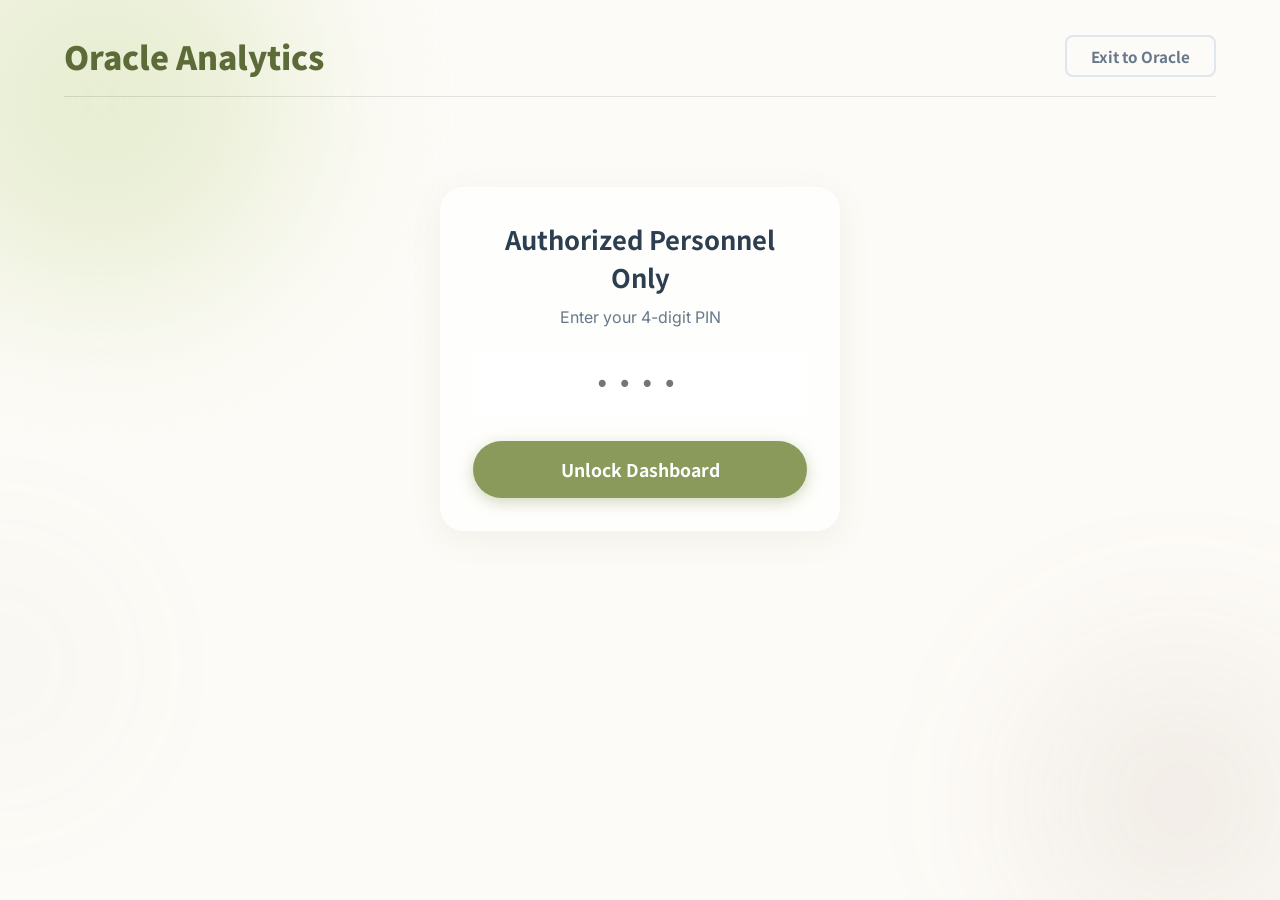
==== admin/index.html @ 1b30579e "feat: Add PostHog tracking and secure admin dashboard for analytics" ====
<!DOCTYPE html>
<html lang="en">
<head>
    <meta charset="UTF-8">
    <meta name="viewport" content="width=device-width, initial-scale=1.0">
    <title>KYŌ KLUB - Analytics Dashboard</title>
    <link rel="preconnect" href="https://fonts.googleapis.com">
    <link rel="preconnect" href="https://fonts.gstatic.com" crossorigin>
    <link href="https://fonts.googleapis.com/css2?family=Inter:wght@400;500;600;700&family=Noto+Sans+JP:wght@400;500;700;900&display=swap" rel="stylesheet">
    <link rel="stylesheet" href="../style.css">
</head>
<body>
    <div class="bg-shape bg-shape-1"></div>
    <div class="bg-shape bg-shape-2"></div>
    <div class="bg-shape bg-shape-3" style="opacity: 0.1;"></div>

    <div class="admin-container">
        <div class="admin-header">
            <h1 class="title">Oracle Analytics</h1>
            <a href="../index.html" class="btn btn-outline" style="text-decoration:none;">Exit to Oracle</a>
        </div>

        <!-- Lock Screen -->
        <div id="lock-screen" class="admin-locked-screen glass-panel">
            <h2 style="font-size:1.6rem; color:var(--text-main)">Authorized Personnel Only</h2>
            <p style="margin-top:0.5rem;color:var(--text-light)">Enter your 4-digit PIN</p>
            <input type="password" id="pin-input" class="pin-input" maxlength="4" placeholder="••••">
            <button id="unlock-btn" class="btn btn-primary">Unlock Dashboard</button>
            <p id="error-msg" style="color:#c0392b;margin-top:1rem;display:none;font-weight:bold;">Incorrect PIN</p>
        </div>

        <!-- Dashboard Setup / Embed -->
        <div id="dashboard-screen" class="hidden">
            <!-- This is where the user will paste their Iframe -->
            <div class="dashboard-frame-container" id="iframe-wrapper">
                
                <iframe width="100%" height="400" frameborder="0" allowfullscreen src="https://eu.posthog.com/embedded/RJWEEC0eX8RwKK6y2s3OPOWknkrWFw" key="1" sandbox="allow-scripts allow-same-origin allow-popups"></iframe>
                
            </div>
        </div>
    </div>

    <script>
        // Simple client side string protection
        const EXPECTED_PIN = "3340"; // PIN corresponds to address 'Kinkerstraat 334'? Added '0'. Just a simple gate!
        
        const pinInput = document.getElementById('pin-input');
        const unlockBtn = document.getElementById('unlock-btn');
        const lockScreen = document.getElementById('lock-screen');
        const dashScreen = document.getElementById('dashboard-screen');
        const errorMsg = document.getElementById('error-msg');

        function checkPin() {
            if (pinInput.value === EXPECTED_PIN) {
                lockScreen.classList.add('hidden');
                dashScreen.classList.remove('hidden');
            } else {
                errorMsg.style.display = 'block';
                pinInput.value = '';
                setTimeout(() => { errorMsg.style.display = 'none'; }, 2000);
            }
        }

        unlockBtn.addEventListener('click', checkPin);
        pinInput.addEventListener('keypress', (e) => {
            if (e.key === 'Enter') checkPin();
        });
    </script>
</body>
</html>
---- style.css ----
:root {
    /* Color Palette */
    --matcha-green: #8A9A5B;
    --matcha-dark: #5C6B38;
    --matcha-light: #E8EED3;
    --matcha-glow: rgba(138, 154, 91, 0.4);
    
    --hojicha-brown: #8C6A5D;
    
    --bg-cream: #FDFBF7;
    --bg-cream-dark: #F4F1E1;
    
    --text-main: #2C3E50;
    --text-light: #66788A;
    
    /* Glassmorphism */
    --glass-bg: rgba(255, 255, 255, 0.65);
    --glass-border: rgba(255, 255, 255, 0.5);
    --shadow-soft: 0 8px 32px rgba(92, 107, 56, 0.08);
    --shadow-hover: 0 12px 48px rgba(92, 107, 56, 0.15);
    
    /* Typography */
    --font-heading: 'Noto Sans JP', sans-serif;
    --font-body: 'Inter', sans-serif;
    
    /* Radius */
    --radius-lg: 24px;
    --radius-md: 16px;
    --radius-sm: 8px;
    
    /* Transitions */
    --trans-fast: 0.2s ease;
    --trans-med: 0.4s cubic-bezier(0.16, 1, 0.3, 1);
}

* {
    box-sizing: border-box;
    margin: 0;
    padding: 0;
    -webkit-tap-highlight-color: transparent;
}

body {
    background-color: var(--bg-cream);
    color: var(--text-main);
    font-family: var(--font-body);
    font-size: 16px;
    line-height: 1.5;
    min-height: 100vh;
    overflow-x: hidden;
    position: relative;
    display: flex;
    justify-content: center;
}



/* ------------------- Background Decor ------------------- */
.bg-shape {
    position: fixed;
    border-radius: 50%;
    filter: blur(80px);
    z-index: -1;
    /* WebKit touch fix: global animations removed */
}
.bg-shape-1 {
    width: 400px;
    height: 400px;
    background: var(--matcha-light);
    top: -100px;
    left: -100px;
}
.bg-shape-2 {
    width: 300px;
    height: 300px;
    background: rgba(140, 106, 93, 0.1); /* light hojicha */
    bottom: -50px;
    right: -50px;
}
.bg-shape-3 {
    width: 250px;
    height: 250px;
    background: var(--matcha-glow);
    top: 60%; left: -10%; 
    opacity: 0;
}

/* ------------------- Layout Structure ------------------- */
#app-container {
    width: 100%;
    max-width: 850px;
    min-height: 100vh;
    padding: 2rem 1.5rem;
    display: flex;
    flex-direction: column;
}

.screen {
    display: none;
    flex: 1;
    flex-direction: column;
}

.screen.active {
    display: flex;
}

/* ------------------- Buttons ------------------- */
.btn {
    font-family: var(--font-heading);
    font-weight: 700;
    font-size: 1.1rem;
    padding: 1rem 2rem;
    border-radius: 50px;
    border: none;
    cursor: pointer;
    transition: var(--trans-fast);
    width: 100%;
    display: flex;
    align-items: center;
    justify-content: center;
    gap: 0.5rem;
}

.btn:active {
    transform: scale(0.98);
}

.btn-primary {
    background: var(--matcha-green);
    color: white;
    box-shadow: 0 4px 15px var(--matcha-glow);
}

.btn-primary:hover:not(:disabled) {
    background: var(--matcha-dark);
    box-shadow: 0 6px 20px var(--matcha-glow);
    transform: translateY(-2px);
}

.btn-primary:disabled {
    background: #cdd6b8;
    color: rgba(255, 255, 255, 0.8);
    box-shadow: none;
    cursor: not-allowed;
    transform: none;
}

.btn-secondary {
    background: var(--text-main);
    color: white;
}
.btn-secondary:hover {
    background: #1a252f;
    transform: translateY(-2px);
}

.btn-outline {
    background: transparent;
    color: var(--text-light);
    border: 2px solid #e0e6ed;
}
.btn-outline:hover {
    background: rgba(0,0,0,0.03);
    color: var(--text-main);
    border-color: var(--text-light);
}

.btn-group {
    display: flex;
    flex-direction: column;
    gap: 1rem;
    margin-top: 1.5rem;
}

.pulse-anim {
    color: #fff;
}

/* ------------------- Glass Panels ------------------- */
.glass-panel {
    background: var(--glass-bg);
    backdrop-filter: blur(12px);
    -webkit-backdrop-filter: blur(12px);
    border: 1px solid var(--glass-border);
    border-radius: var(--radius-lg);
    padding: 2rem;
    box-shadow: var(--shadow-soft);
}
.glass-panel-sm {
    background: var(--glass-bg);
    backdrop-filter: blur(12px);
    border: 1px solid var(--glass-border);
    border-radius: var(--radius-md);
    padding: 1.5rem;
    box-shadow: var(--shadow-soft);
}

/* ------------------- Generic Utilities ------------------- */
h1, h2, h3 { font-family: var(--font-heading); }
.hidden { display: none !important; }

/* ------------------- Home Screen ------------------- */
.relative { position: relative; }
.qr-code-banner {
    position: absolute;
    top: 2rem;
    right: 2rem;
    width: 120px;
    background: rgba(255,255,255,0.7);
    backdrop-filter: blur(10px);
    -webkit-backdrop-filter: blur(10px);
    padding: 1rem;
    border-radius: var(--radius-md);
    box-shadow: 0 10px 30px rgba(0,0,0,0.08);
    z-index: 50;
    text-align: center;
    border: 1px solid rgba(255,255,255,0.4);
}
.qr-code-banner p { 
    font-size: 0.8rem; 
    font-weight: 800; 
    margin-bottom: 0.8rem; 
    color: var(--matcha-dark);
    text-transform: uppercase;
    letter-spacing: 0.5px;
}
.qr-code-banner img { 
    width: 100%; 
    height: auto; 
    border-radius: 8px; 
}

.home-content {
    flex: 1;
    display: flex;
    flex-direction: column;
    justify-content: center;
    align-items: center;
    text-align: center;
    gap: 2rem;
}

/* Home Button override for premium pill feel */
.home-content .btn-primary {
    max-width: 400px;
    margin: 0 auto;
    font-size: 1.25rem;
    padding: 1.25rem 2.5rem;
    box-shadow: 0 10px 30px var(--matcha-glow);
}

.emoji-logo { font-size: 5rem; line-height: 1; }
.klub-title { font-family: var(--font-body); font-size: 3.5rem; font-weight: 900; color: var(--matcha-dark); letter-spacing: 2px; margin-bottom: 0.5rem; text-shadow: 0 4px 15px rgba(92, 107, 56, 0.2); }
.title { font-size: 2.5rem; font-weight: 900; color: var(--matcha-dark); }
.subtitle { font-size: 1.1rem; color: var(--text-light); margin-top: -1rem; }

.drink-marquee-container {
    width: 100%;
    max-width: 900px;
    overflow: hidden;
    position: relative;
    padding: 2rem 0;
    -webkit-mask-image: linear-gradient(to right, transparent, black 10%, black 90%, transparent);
    mask-image: linear-gradient(to right, transparent, black 10%, black 90%, transparent);
}
.drink-marquee-container:hover .drink-marquee {
}
.drink-marquee {
    display: flex;
    width: max-content;
    gap: 2.5rem;
    align-items: center;
}
.drink-marquee img {
    width: 220px;
    height: 300px;
    object-fit: cover;
    border-radius: 20px;
    box-shadow: 0 15px 35px rgba(0,0,0,0.1);
    border-radius: var(--radius-md);
    cursor: pointer;
}
.drink-marquee img:hover {
    transform: scale(1.08) translateY(-5px);
    box-shadow: 0 20px 45px rgba(0,0,0,0.2);
}

.footer { text-align: center; margin-top: auto; padding-top: 2rem; color: var(--text-light); font-size: 0.85rem; letter-spacing: 0.5px; opacity: 0.7; }

/* ------------------- Quiz Screen ------------------- */
.quiz-header { margin-bottom: 2.5rem; }
.progress-info { font-family: var(--font-heading); font-size: 0.9rem; font-weight: 700; color: var(--matcha-dark); margin-bottom: 0.75rem; text-transform: uppercase; letter-spacing: 1px; }
.progress-bar { width: 100%; height: 8px; background: rgba(0,0,0,0.05); border-radius: 4px; overflow: hidden; }
.progress-fill { height: 100%; background: var(--matcha-green); border-radius: 4px; transition: width 0.4s ease; width: 0%; }

.question-wrapper { 
    flex: 1; 
    display: flex; 
    flex-direction: column;
    justify-content: center;
    padding: 2rem 0;
    width: 100%; 
    min-width: 0; 
}
.question-text { font-size: 2.2rem; font-weight: 800; text-align: center; margin-bottom: 2.5rem; color: var(--text-main); line-height: 1.3; }

.options-grid { 
    display: flex; 
    flex-wrap: wrap;
    justify-content: center;
    gap: 1.5rem; 
    margin-bottom: 3rem; 
    width: 100%;
}
.option-card {
    position: relative;
    overflow: hidden;
    background: var(--glass-bg);
    border: 3px solid rgba(255,255,255,0.7);
    border-radius: 20px;
    padding: 0;
    cursor: pointer;
    box-shadow: 0 10px 25px rgba(0,0,0,0.04);
    display: flex;
    flex-direction: column;
    height: 320px;
    flex: 1 1 200px;
    max-width: 320px;
    min-width: 200px;
}

.option-card * {
    pointer-events: none;
}

.option-bg {
    position: absolute;
    top: 0; left: 0;
    width: 100%; height: 100%;
    object-fit: cover;
    z-index: 1;
    transition: transform 0.6s ease;
}

.option-overlay {
    position: absolute;
    bottom: 0; left: 0;
    width: 100%; height: 60%;
    background: linear-gradient(to top, rgba(0,0,0,0.8) 0%, rgba(0,0,0,0) 100%);
    z-index: 2;
}

.option-content {
    position: relative;
    z-index: 3;
    display: flex;
    flex-direction: column;
    align-items: center;
    justify-content: flex-end;
    text-align: center;
    padding: 2rem 1.5rem;
    height: 100%;
    gap: 0.5rem;
}

.option-icon {
    font-size: 3rem;
    filter: drop-shadow(0 4px 10px rgba(0,0,0,0.3));
    margin-bottom: 0.5rem;
    transition: transform 0.3s ease;
}

.option-text {
    color: white;
    font-size: 1.35rem;
    font-weight: 700;
    line-height: 1.2;
    text-shadow: 0 2px 10px rgba(0,0,0,0.5);
}

@media (hover: hover) {
    .option-card:hover { box-shadow: 0 15px 35px rgba(92, 107, 56, 0.2); border-color: rgba(255,255,255,1); }
    .option-card:hover .option-bg { filter: brightness(1.1); }
}

.option-card.selected { border-color: var(--matcha-green); box-shadow: 0 15px 40px var(--matcha-glow); }
.option-card.selected .option-bg { filter: brightness(1.1); }


.quiz-footer { margin-top: auto; padding-top: 2rem; display: flex; gap: 1rem; }
.quiz-footer .btn { flex: 1; padding: 1rem; }

/* ------------------- Result Screen ------------------- */
.result-header { text-align: center; margin-bottom: 2rem; }
.result-emoji { font-size: 4rem; }
.result-title { font-size: 1.5rem; color: var(--text-light); font-weight: 600; margin-top: 0.5rem; }
.fun-msg { font-weight: 700; color: var(--matcha-green); font-size: 1.2rem; }

.winner-card { position: relative; display: flex; flex-direction: column; align-items: center; margin-bottom: 2rem; }
.winner-main { text-align: center; margin-top: 2rem; }

.winner-image-container {
    width: 100%;
    max-width: 500px;
    height: 48vh;
    min-height: 350px;
    border-radius: 20px;
    overflow: hidden;
    position: relative;
    box-shadow: 0 20px 40px rgba(0,0,0,0.15);
}

.winner-image-container img {
    width: 100%;
    height: 100%;
    object-fit: cover;
    box-shadow: 0 10px 40px rgba(0,0,0,0.1);
}

@keyframes winnerFloat {
    0% { transform: translateY(0); }
    100% { transform: translateY(-10px); }
}

@keyframes imageReveal {
    0% { opacity: 0; transform: scale(1.1); filter: blur(5px); }
    100% { opacity: 1; transform: scale(1); filter: blur(0px); }
}

@keyframes subtleZoom {
    0% { transform: scale(1); }
    100% { transform: scale(1.05); }
}
.drink-name { font-size: 2.2rem; font-weight: 900; color: var(--matcha-dark); line-height: 1.1; letter-spacing: -0.5px; }
.drink-image { width: 100%; max-width: 250px; height: auto; border-radius: var(--radius-md); margin-bottom: 1rem; box-shadow: var(--shadow-soft); object-fit: cover; aspect-ratio: 1/1; }
.drink-price { 
    position: absolute; 
    top: -1rem; 
    right: -1rem; 
    background: var(--matcha-green); 
    color: #fff; 
    font-weight: 800; 
    padding: 0.6rem 1.2rem; 
    border-radius: 30px; 
    font-size: 1.3rem; 
    box-shadow: 0 8px 25px rgba(138, 154, 91, 0.4); 
    z-index: 10;
}
.winner-tags { display: flex; justify-content: center; gap: 0.5rem; flex-wrap: wrap; margin-top: 0.5rem; }
.tag { font-size: 0.8rem; text-transform: uppercase; letter-spacing: 0.5px; font-weight: 700; background: #eee; padding: 0.2rem 0.6rem; border-radius: 4px; color: #555;}
.tag.hot { background: #ffe4e1; color: #c0392b; }
.tag.iced { background: #e0f7fa; color: #00838f; }

.drink-desc { font-size: 1.1rem; color: var(--text-light); font-style: italic; }

.why-divider { height: 1px; background: rgba(0,0,0,0.05); margin: 0.5rem 0; width: 100%; }
.why-fits { text-align: left; background: rgba(255,255,255,0.4); padding: 1.5rem; border-radius: var(--radius-sm); border-left: 4px solid var(--matcha-green); font-style: italic; }
.why-fits h3 { font-size: 1.05rem; color: var(--matcha-dark); margin-bottom: 0.6rem; font-style: normal; font-weight: 800; text-transform: uppercase; letter-spacing: 0.5px; }
.why-fits p { font-size: 1.05rem; line-height: 1.6; color: var(--text-main); }

.extras-grid { display: flex; flex-direction: column; gap: 1.5rem; margin-bottom: 2.5rem; }
.customizations-card h3, .backups-card h3 { font-size: 1.1rem; margin-bottom: 1rem; color: var(--text-main); display: flex; align-items: center; gap: 0.5rem; }
.customizations-card ul, .backups-card ul { list-style: none; padding: 0; display: flex; flex-direction: column; gap: 0.75rem; }
.customizations-card li { padding-left: 1.5rem; position: relative; font-size: 0.95rem; }
.customizations-card li::before { content: '✨'; position: absolute; left: 0; font-size: 0.8rem; top: 2px; }

.backup-item { display: flex; justify-content: space-between; align-items: center; background: rgba(255,255,255,0.4); padding: 0.75rem 1rem; border-radius: var(--radius-sm); border: 1px solid rgba(255,255,255,0.5); }
.backup-name { font-weight: 600; font-size: 0.95rem; }
.backup-price { font-size: 0.85rem; color: var(--text-light); }

.cta-section { text-align: center; }
.cta-text { font-size: 0.95rem; margin-bottom: 1.5rem; line-height: 1.4; }

/* ------------------- Toast ------------------- */
.toast {
    position: fixed;
    bottom: 2rem;
    left: 50%;
    transform: translateX(-50%) translateY(100px);
    background: #333;
    color: white;
    padding: 0.8rem 1.5rem;
    border-radius: 50px;
    font-size: 0.9rem;
    font-weight: 600;
    opacity: 0;
    transition: var(--trans-med);
    z-index: 100;
    box-shadow: 0 5px 15px rgba(0,0,0,0.2);
}
.toast.show {
    transform: translateX(-50%) translateY(0);
    opacity: 1;
}

/* ------------------- Responsive ------------------- */
@media (min-width: 600px) {
    .btn-group { flex-direction: row; }
    .extras-grid { flex-direction: row; }
    .customizations-card, .backups-card { flex: 1; }
}

/* Landscape / Shorter Screens Optimizations */
@media (max-height: 850px) and (orientation: landscape) {
    #app-container { padding: 1rem 1.5rem; justify-content: center; }
    .home-content { gap: 1rem; }
    .klub-title { font-size: 2.2rem; margin-bottom: 0.5rem; }
    .drink-marquee-container { padding: 1rem 0; }
    .drink-marquee { gap: 1.5rem; }
    .drink-marquee img { width: 170px; height: 230px; }
    .quiz-header { margin-bottom: 1.5rem; }
    .question-text { font-size: 1.8rem; margin-bottom: 1.5rem; text-align: center; }
    .options-grid { margin-bottom: 1.5rem; gap: 1.5rem; grid-template-columns: repeat(auto-fit, minmax(200px, 1fr)); }
    
    .winner-card { flex-direction: row; text-align: left; padding: 2.5rem; justify-content: space-between; align-items: center; }
    .winner-image-container { width: 45%; max-width: 45%; height: 50vh; margin-right: 4rem; } /* Explicit margin fixes legacy Safari lacking flex gap support */
    .winner-main { flex: 1; align-items: flex-start; text-align: left; justify-content: center; display: flex; flex-direction: column; padding-right: 1.5rem; margin-top: 0; }
    .why-divider { display: none; }
    .result-emoji { font-size: 2.5rem; margin-bottom: -1rem; }
    .drink-name { font-size: 2.8rem; line-height: 1.05; letter-spacing: -1px; margin-bottom: 2rem; }
    .why-fits { padding: 1.8rem; background: rgba(255,255,255,0.5); border-left: 4px solid var(--matcha-green); box-shadow: none; font-style: italic; margin-top: auto; }
    .why-fits h3 { font-size: 1.2rem; margin-bottom: 0.8rem; font-style: normal; font-weight: 800; }
    .why-fits p { font-size: 1.15rem; line-height: 1.6; }
}

/* ------------------- Admin Dashboard ------------------- */
.admin-container {
    padding: 2rem 1.5rem;
    max-width: 1200px;
    width: 100%;
}

.admin-header {
    display: flex;
    justify-content: space-between;
    align-items: center;
    margin-bottom: 2rem;
    padding-bottom: 1rem;
    border-bottom: 1px solid rgba(0,0,0,0.1);
}

.admin-header .title {
    font-size: 2rem;
    margin: 0;
}

.admin-header .btn-outline {
    width: auto;
    padding: 0.5rem 1.5rem;
    border-radius: 8px;
    font-size: 0.95rem;
}

.admin-locked-screen {
    max-width: 400px;
    margin: 10vh auto;
    text-align: center;
}

.pin-input {
    width: 100%;
    padding: 1rem;
    font-size: 1.5rem;
    text-align: center;
    border: 2px solid var(--glass-border);
    border-radius: var(--radius-sm);
    margin: 1.5rem 0;
    font-family: monospace;
    letter-spacing: 0.5rem;
    background: rgba(255,255,255,0.8);
    transition: var(--trans-fast);
}

.pin-input:focus {
    outline: none;
    border-color: var(--matcha-green);
    box-shadow: 0 0 15px var(--matcha-glow);
}

.dashboard-frame-container {
    width: 100%;
    height: 75vh;
    border-radius: var(--radius-md);
    overflow: hidden;
    background: #fff;
    box-shadow: var(--shadow-hover);
    border: 1px solid var(--glass-border);
}

.dashboard-frame-container iframe {
    width: 100%;
    height: 100%;
    border: none;
}

.setup-instructions {
    text-align: left;
    background: rgba(255,255,255,0.7);
    padding: 2rem;
    border-radius: var(--radius-md);
}

.setup-instructions code {
    background: #eee;
    padding: 0.2rem 0.5rem;
    border-radius: 4px;
    font-size: 0.9rem;
}
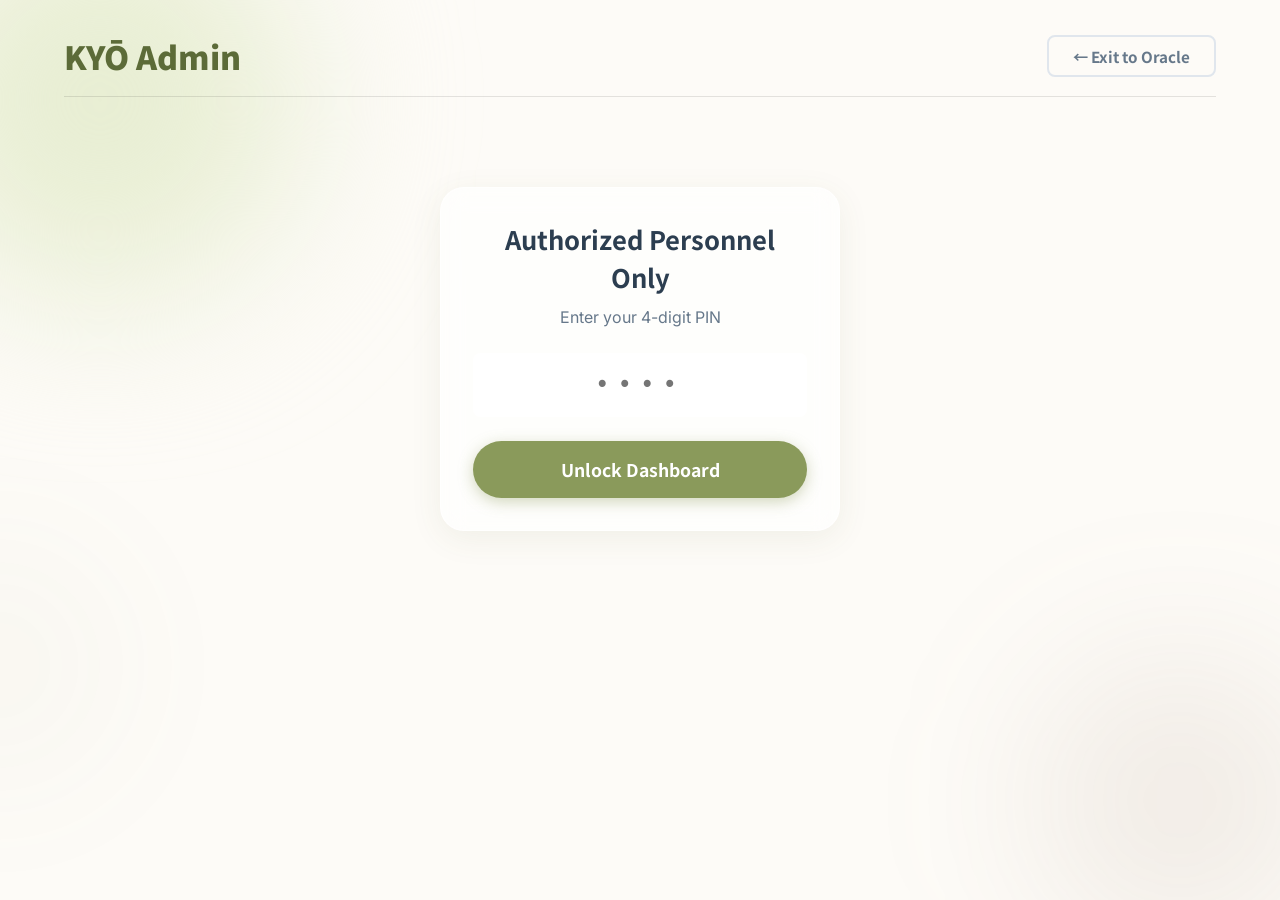
==== commit 73bcf069: "feat: add admin AI Image Studio with tabbed interface - Tabbed admin panel: Analytics, Image Studio," ====
--- a/admin/index.html
+++ b/admin/index.html
@@ -3,11 +3,13 @@
 <head>
     <meta charset="UTF-8">
     <meta name="viewport" content="width=device-width, initial-scale=1.0">
-    <title>KYŌ KLUB - Analytics Dashboard</title>
+    <title>KYŌ KLUB — Admin Dashboard</title>
+    <meta name="description" content="KYŌ KLUB admin panel — analytics and AI image management.">
     <link rel="preconnect" href="https://fonts.googleapis.com">
     <link rel="preconnect" href="https://fonts.gstatic.com" crossorigin>
     <link href="https://fonts.googleapis.com/css2?family=Inter:wght@400;500;600;700&family=Noto+Sans+JP:wght@400;500;700;900&display=swap" rel="stylesheet">
     <link rel="stylesheet" href="../style.css">
+    <link rel="stylesheet" href="image-studio.css">
 </head>
 <body>
     <div class="bg-shape bg-shape-1"></div>
@@ -16,8 +18,8 @@
 
     <div class="admin-container">
         <div class="admin-header">
-            <h1 class="title">Oracle Analytics</h1>
-            <a href="../index.html" class="btn btn-outline" style="text-decoration:none;">Exit to Oracle</a>
+            <h1 class="title">KYŌ Admin</h1>
+            <a href="../index.html" class="btn btn-outline" style="text-decoration:none;">← Exit to Oracle</a>
         </div>
 
         <!-- Lock Screen -->
@@ -29,21 +31,198 @@
             <p id="error-msg" style="color:#c0392b;margin-top:1rem;display:none;font-weight:bold;">Incorrect PIN</p>
         </div>
 
-        <!-- Dashboard Setup / Embed -->
+        <!-- Dashboard (hidden until PIN unlock) -->
         <div id="dashboard-screen" class="hidden">
-            <!-- This is where the user will paste their Iframe -->
-            <div class="dashboard-frame-container" id="iframe-wrapper">
-                
-                <iframe width="100%" height="400" frameborder="0" allowfullscreen src="https://eu.posthog.com/embedded/RJWEEC0eX8RwKK6y2s3OPOWknkrWFw" key="1" sandbox="allow-scripts allow-same-origin allow-popups"></iframe>
-                
-            </div>
-        </div>
-    </div>
+
+            <!-- Tab Navigation -->
+            <div class="admin-tabs">
+                <button class="admin-tab active" data-tab="tab-analytics">📊 Analytics</button>
+                <button class="admin-tab" data-tab="tab-studio">🎨 Image Studio</button>
+                <button class="admin-tab" data-tab="tab-references">📷 References</button>
+                <button class="admin-tab" data-tab="tab-history">🕑 History</button>
+            </div>
+
+            <!-- ==================== ANALYTICS TAB ==================== -->
+            <div id="tab-analytics" class="tab-content active">
+                <div class="dashboard-frame-container" id="iframe-wrapper">
+                    <iframe width="100%" height="400" frameborder="0" allowfullscreen
+                        src="https://eu.posthog.com/embedded/RJWEEC0eX8RwKK6y2s3OPOWknkrWFw" key="1"
+                        sandbox="allow-scripts allow-same-origin allow-popups allow-forms allow-top-navigation allow-modals"></iframe>
+                </div>
+            </div>
+
+            <!-- ==================== IMAGE STUDIO TAB ==================== -->
+            <div id="tab-studio" class="tab-content">
+
+                <!-- API Key Setup -->
+                <div class="api-setup">
+                    <h3>🔑 OpenAI API Key</h3>
+                    <div class="api-key-row">
+                        <input type="password" id="api-key-input" class="api-key-input" placeholder="sk-...">
+                        <button id="save-api-key" class="action-btn primary">Save Key</button>
+                        <span id="api-key-status" class="api-key-status disconnected">Not set</span>
+                    </div>
+                    <details class="github-setup">
+                        <summary>🔗 GitHub Integration (optional)</summary>
+                        <div class="github-setup-content">
+                            <p style="font-size:0.85rem;color:var(--text-light);margin-bottom:0.8rem;">
+                                Add a GitHub Personal Access Token to push generated images directly to your repo.
+                            </p>
+                            <div class="api-key-row">
+                                <input type="password" id="github-token-input" class="api-key-input" placeholder="ghp_...">
+                                <button id="save-github-token" class="action-btn primary">Save Token</button>
+                            </div>
+                        </div>
+                    </details>
+                </div>
+
+                <!-- Drink Selector + Prompt -->
+                <div class="studio-section">
+                    <h3>🍵 Generate New Image</h3>
+
+                    <label style="font-weight:600;font-size:0.9rem;display:block;margin-bottom:0.5rem;">Select Drink</label>
+                    <select id="drink-select" class="drink-selector"></select>
+
+                    <label style="font-weight:600;font-size:0.9rem;display:block;margin-top:1.2rem;margin-bottom:0.3rem;">Style Preset</label>
+                    <div class="preset-row">
+                        <button class="preset-btn active" data-preset="product">📸 Product</button>
+                        <button class="preset-btn" data-preset="artistic">🎨 Artistic</button>
+                        <button class="preset-btn" data-preset="minimal">🍃 Minimal</button>
+                        <button class="preset-btn" data-preset="moody">🌙 Moody</button>
+                    </div>
+
+                    <label style="font-weight:600;font-size:0.9rem;display:block;margin-top:0.5rem;">Prompt</label>
+                    <textarea id="prompt-input" class="prompt-area" placeholder="Select a drink to auto-generate a prompt, or write your own..."></textarea>
+                    <p class="prompt-hint">Auto-generated from drink data + preset + references. Edit freely.</p>
+
+                    <div class="ref-toggles">
+                        <label class="ref-toggle">
+                            <input type="checkbox" id="use-bg-ref" checked> Use background reference
+                        </label>
+                        <label class="ref-toggle">
+                            <input type="checkbox" id="use-cup-ref" checked> Use cup/glass reference
+                        </label>
+                    </div>
+
+                    <button id="generate-btn" class="generate-btn">🎨 Generate Image</button>
+                </div>
+
+                <!-- Side-by-Side Preview -->
+                <div class="studio-section">
+                    <h3>👀 Preview</h3>
+                    <div class="preview-grid">
+                        <div class="preview-panel">
+                            <div class="preview-label">Current Image</div>
+                            <div class="preview-img-container" id="current-preview">
+                                <div class="preview-placeholder">
+                                    <span class="placeholder-icon">🍵</span>
+                                    Select a drink to preview
+                                </div>
+                            </div>
+                        </div>
+                        <div class="preview-panel generated">
+                            <div class="preview-label">✨ AI Generated</div>
+                            <div class="preview-img-container" id="generated-preview">
+                                <div class="preview-placeholder">
+                                    <span class="placeholder-icon">🤖</span>
+                                    Generate an image to preview
+                                </div>
+                            </div>
+                        </div>
+                    </div>
+
+                    <div class="action-row">
+                        <button id="download-btn" class="action-btn primary post-gen-action" disabled>💾 Download Image</button>
+                        <button id="push-github-btn" class="action-btn post-gen-action" disabled>🚀 Push to GitHub</button>
+                    </div>
+                </div>
+
+                <!-- Edit Existing -->
+                <div class="studio-section">
+                    <h3>✏️ Edit Image with AI</h3>
+                    <p style="font-size:0.88rem;color:var(--text-light);margin-bottom:0.5rem;">
+                        Modify the current or generated image by describing what to change.
+                    </p>
+                    <textarea id="edit-instruction" class="edit-instruction" placeholder="e.g. Make the foam layer thicker, add a light pink gradient, more ice visible..."></textarea>
+                    <button id="edit-btn" class="generate-btn" style="margin-top:0.8rem;background:linear-gradient(135deg, #8C6A5D 0%, #5D4037 100%);box-shadow:0 4px 18px rgba(140,106,93,0.3);">✏️ Apply Edit</button>
+                </div>
+
+                <!-- Generation Log -->
+                <div class="studio-section">
+                    <h3>📋 Generation Log</h3>
+                    <div class="gen-log" id="gen-log">
+                        <div class="log-entry info">[Ready] Image Studio initialized</div>
+                    </div>
+                </div>
+            </div>
+
+            <!-- ==================== REFERENCES TAB ==================== -->
+            <div id="tab-references" class="tab-content">
+                <div class="studio-section">
+                    <h3>📷 Reference Images</h3>
+                    <p style="font-size:0.9rem;color:var(--text-light);margin-bottom:1.5rem;">
+                        Upload reference images to maintain visual consistency across all generated drink images.
+                        These references are incorporated into AI prompts automatically.
+                    </p>
+
+                    <div class="ref-grid">
+                        <!-- Background Reference -->
+                        <div class="ref-card">
+                            <h4>🏞️ Background Reference</h4>
+                            <input type="file" id="ref-background-file" accept="image/*" hidden>
+                            <div class="ref-img-preview" id="ref-background-preview">
+                                <div class="upload-hint">
+                                    <span class="hint-icon">📷</span>
+                                    Click to upload
+                                </div>
+                            </div>
+                            <label style="font-weight:600;font-size:0.82rem;display:block;margin-bottom:0.3rem;">Description (used in prompts)</label>
+                            <textarea id="ref-background-desc" class="ref-description" placeholder="e.g. Clean white marble countertop, soft natural lighting, minimal Japanese café interior"></textarea>
+                            <div class="ref-actions">
+                                <button id="ref-background-clear" class="action-btn">🗑️ Clear</button>
+                            </div>
+                        </div>
+
+                        <!-- Cup Reference -->
+                        <div class="ref-card">
+                            <h4>🥤 Cup / Glass Reference</h4>
+                            <input type="file" id="ref-cup-file" accept="image/*" hidden>
+                            <div class="ref-img-preview" id="ref-cup-preview">
+                                <div class="upload-hint">
+                                    <span class="hint-icon">📷</span>
+                                    Click to upload
+                                </div>
+                            </div>
+                            <label style="font-weight:600;font-size:0.82rem;display:block;margin-bottom:0.3rem;">Description (used in prompts)</label>
+                            <textarea id="ref-cup-desc" class="ref-description" placeholder="e.g. Tall clear glass with ice, 16oz, modern Japanese café style, condensation on glass"></textarea>
+                            <div class="ref-actions">
+                                <button id="ref-cup-clear" class="action-btn">🗑️ Clear</button>
+                            </div>
+                        </div>
+                    </div>
+                </div>
+            </div>
+
+            <!-- ==================== HISTORY TAB ==================== -->
+            <div id="tab-history" class="tab-content">
+                <div class="studio-section">
+                    <h3>🕑 Generated Image History</h3>
+                    <p style="font-size:0.9rem;color:var(--text-light);margin-bottom:1rem;">
+                        Click any previous generation to load it back into the preview panel.
+                    </p>
+                    <div class="history-grid" id="history-grid"></div>
+                </div>
+            </div>
+
+        </div><!-- /dashboard-screen -->
+    </div><!-- /admin-container -->
+
+    <!-- Toast -->
+    <div id="studio-toast" class="studio-toast"></div>
 
     <script>
-        // Simple client side string protection
-        const EXPECTED_PIN = "3340"; // PIN corresponds to address 'Kinkerstraat 334'? Added '0'. Just a simple gate!
-        
+        // PIN Authentication (same as before)
+        const EXPECTED_PIN = "3340";
         const pinInput = document.getElementById('pin-input');
         const unlockBtn = document.getElementById('unlock-btn');
         const lockScreen = document.getElementById('lock-screen');
@@ -66,5 +245,6 @@
             if (e.key === 'Enter') checkPin();
         });
     </script>
+    <script src="image-studio.js"></script>
 </body>
 </html>
--- a/style.css
+++ b/style.css
@@ -286,6 +286,29 @@
     box-shadow: 0 20px 45px rgba(0,0,0,0.2);
 }
 
+.drinks-link {
+    display: inline-block;
+    margin-top: auto;
+    padding: 0.6rem 1.5rem;
+    color: var(--matcha-dark);
+    text-decoration: none;
+    font-family: var(--font-heading);
+    font-weight: 600;
+    font-size: 0.95rem;
+    border: 2px solid rgba(138, 154, 91, 0.25);
+    border-radius: 50px;
+    transition: all 0.25s ease;
+    letter-spacing: 0.3px;
+    opacity: 0.75;
+}
+.drinks-link:hover {
+    opacity: 1;
+    background: rgba(138, 154, 91, 0.08);
+    border-color: var(--matcha-green);
+    transform: translateY(-2px);
+    box-shadow: 0 4px 15px var(--matcha-glow);
+}
+
 .footer { text-align: center; margin-top: auto; padding-top: 2rem; color: var(--text-light); font-size: 0.85rem; letter-spacing: 0.5px; opacity: 0.7; }
 
 /* ------------------- Quiz Screen ------------------- */
--- a/admin/image-studio.css
+++ b/admin/image-studio.css
@@ -0,0 +1,708 @@
+/* ==========================================
+   KYŌ KLUB — Admin Image Studio Styles
+   ========================================== */
+
+/* --- Tab Navigation --- */
+.admin-tabs {
+    display: flex;
+    gap: 0.5rem;
+    margin-bottom: 2rem;
+    border-bottom: 2px solid rgba(0,0,0,0.06);
+    padding-bottom: 0;
+}
+
+.admin-tab {
+    font-family: var(--font-heading);
+    font-weight: 700;
+    font-size: 0.9rem;
+    padding: 0.8rem 1.6rem;
+    border: none;
+    background: transparent;
+    color: var(--text-light);
+    cursor: pointer;
+    transition: var(--trans-fast);
+    border-bottom: 3px solid transparent;
+    margin-bottom: -2px;
+    letter-spacing: 0.3px;
+}
+
+.admin-tab:hover {
+    color: var(--matcha-dark);
+}
+
+.admin-tab.active {
+    color: var(--matcha-green);
+    border-bottom-color: var(--matcha-green);
+}
+
+.tab-content {
+    display: none;
+    animation: fadeSlideIn 0.35s ease;
+}
+
+.tab-content.active {
+    display: block;
+}
+
+@keyframes fadeSlideIn {
+    from { opacity: 0; transform: translateY(10px); }
+    to { opacity: 1; transform: translateY(0); }
+}
+
+/* --- API Key Setup --- */
+.api-setup {
+    background: var(--glass-bg);
+    backdrop-filter: blur(12px);
+    -webkit-backdrop-filter: blur(12px);
+    border: 1px solid var(--glass-border);
+    border-radius: var(--radius-lg);
+    padding: 2rem;
+    margin-bottom: 2rem;
+    box-shadow: var(--shadow-soft);
+}
+
+.api-setup h3 {
+    font-family: var(--font-heading);
+    font-size: 1.1rem;
+    margin-bottom: 1rem;
+    color: var(--text-main);
+}
+
+.api-key-row {
+    display: flex;
+    gap: 0.8rem;
+    align-items: center;
+}
+
+.api-key-input {
+    flex: 1;
+    padding: 0.75rem 1rem;
+    border: 2px solid rgba(0,0,0,0.08);
+    border-radius: var(--radius-md);
+    font-family: var(--font-body);
+    font-size: 0.9rem;
+    background: rgba(255,255,255,0.8);
+    transition: var(--trans-fast);
+}
+
+.api-key-input:focus {
+    outline: none;
+    border-color: var(--matcha-green);
+    box-shadow: 0 0 0 3px var(--matcha-glow);
+}
+
+.api-key-status {
+    display: inline-flex;
+    align-items: center;
+    gap: 0.4rem;
+    font-size: 0.85rem;
+    font-weight: 600;
+    padding: 0.5rem 1rem;
+    border-radius: var(--radius-md);
+}
+
+.api-key-status.connected {
+    background: rgba(46, 204, 113, 0.12);
+    color: #27ae60;
+}
+
+.api-key-status.disconnected {
+    background: rgba(231, 76, 60, 0.1);
+    color: #c0392b;
+}
+
+/* --- Studio Layout --- */
+.studio-section {
+    background: var(--glass-bg);
+    backdrop-filter: blur(12px);
+    -webkit-backdrop-filter: blur(12px);
+    border: 1px solid var(--glass-border);
+    border-radius: var(--radius-lg);
+    padding: 2rem;
+    margin-bottom: 1.5rem;
+    box-shadow: var(--shadow-soft);
+}
+
+.studio-section h3 {
+    font-family: var(--font-heading);
+    font-size: 1.15rem;
+    color: var(--text-main);
+    margin-bottom: 1.2rem;
+    display: flex;
+    align-items: center;
+    gap: 0.5rem;
+}
+
+/* --- Drink Selector --- */
+.drink-selector {
+    width: 100%;
+    padding: 0.75rem 1rem;
+    border: 2px solid rgba(0,0,0,0.08);
+    border-radius: var(--radius-md);
+    font-family: var(--font-body);
+    font-size: 0.95rem;
+    background: rgba(255,255,255,0.8);
+    cursor: pointer;
+    transition: var(--trans-fast);
+    appearance: none;
+    background-image: url("data:image/svg+xml,%3Csvg xmlns='http://www.w3.org/2000/svg' width='12' height='12' viewBox='0 0 12 12'%3E%3Cpath d='M6 8L1 3h10z' fill='%23666'/%3E%3C/svg%3E");
+    background-repeat: no-repeat;
+    background-position: right 1rem center;
+    padding-right: 2.5rem;
+}
+
+.drink-selector:focus {
+    outline: none;
+    border-color: var(--matcha-green);
+    box-shadow: 0 0 0 3px var(--matcha-glow);
+}
+
+/* --- Prompt Area --- */
+.prompt-area {
+    width: 100%;
+    min-height: 120px;
+    padding: 1rem;
+    border: 2px solid rgba(0,0,0,0.08);
+    border-radius: var(--radius-md);
+    font-family: var(--font-body);
+    font-size: 0.9rem;
+    line-height: 1.5;
+    resize: vertical;
+    background: rgba(255,255,255,0.8);
+    transition: var(--trans-fast);
+    margin-top: 0.8rem;
+}
+
+.prompt-area:focus {
+    outline: none;
+    border-color: var(--matcha-green);
+    box-shadow: 0 0 0 3px var(--matcha-glow);
+}
+
+.prompt-hint {
+    font-size: 0.8rem;
+    color: var(--text-light);
+    margin-top: 0.4rem;
+    font-style: italic;
+}
+
+/* --- Style Presets --- */
+.preset-row {
+    display: flex;
+    flex-wrap: wrap;
+    gap: 0.5rem;
+    margin: 1rem 0;
+}
+
+.preset-btn {
+    font-family: var(--font-heading);
+    font-weight: 600;
+    font-size: 0.8rem;
+    padding: 0.5rem 1.2rem;
+    border-radius: 50px;
+    border: 2px solid rgba(0,0,0,0.08);
+    background: rgba(255,255,255,0.6);
+    color: var(--text-light);
+    cursor: pointer;
+    transition: var(--trans-fast);
+    text-transform: uppercase;
+    letter-spacing: 0.4px;
+}
+
+.preset-btn:hover {
+    border-color: var(--matcha-green);
+    color: var(--matcha-dark);
+    background: rgba(255,255,255,0.9);
+}
+
+.preset-btn.active {
+    background: var(--matcha-green);
+    color: #fff;
+    border-color: var(--matcha-green);
+    box-shadow: 0 3px 12px var(--matcha-glow);
+}
+
+/* --- Reference Toggles --- */
+.ref-toggles {
+    display: flex;
+    gap: 1.5rem;
+    margin: 1rem 0;
+}
+
+.ref-toggle {
+    display: flex;
+    align-items: center;
+    gap: 0.5rem;
+    cursor: pointer;
+    font-size: 0.9rem;
+    font-weight: 500;
+    color: var(--text-main);
+}
+
+.ref-toggle input[type="checkbox"] {
+    width: 18px;
+    height: 18px;
+    accent-color: var(--matcha-green);
+    cursor: pointer;
+}
+
+/* --- Generate Button --- */
+.generate-btn {
+    display: inline-flex;
+    align-items: center;
+    gap: 0.6rem;
+    padding: 0.9rem 2rem;
+    font-family: var(--font-heading);
+    font-weight: 800;
+    font-size: 1rem;
+    border: none;
+    border-radius: var(--radius-md);
+    background: linear-gradient(135deg, var(--matcha-green) 0%, var(--matcha-dark) 100%);
+    color: #fff;
+    cursor: pointer;
+    transition: all 0.3s ease;
+    box-shadow: 0 4px 18px var(--matcha-glow);
+    margin-top: 0.5rem;
+}
+
+.generate-btn:hover {
+    transform: translateY(-2px);
+    box-shadow: 0 6px 24px var(--matcha-glow);
+}
+
+.generate-btn:disabled {
+    opacity: 0.5;
+    cursor: not-allowed;
+    transform: none;
+}
+
+.generate-btn.loading {
+    position: relative;
+    pointer-events: none;
+}
+
+.generate-btn.loading::after {
+    content: '';
+    width: 18px;
+    height: 18px;
+    border: 2.5px solid rgba(255,255,255,0.3);
+    border-top-color: #fff;
+    border-radius: 50%;
+    animation: spin 0.7s linear infinite;
+    margin-left: 0.5rem;
+}
+
+@keyframes spin {
+    to { transform: rotate(360deg); }
+}
+
+/* --- Image Preview Grid --- */
+.preview-grid {
+    display: grid;
+    grid-template-columns: 1fr 1fr;
+    gap: 1.5rem;
+    margin-top: 1.5rem;
+}
+
+.preview-panel {
+    border-radius: var(--radius-lg);
+    overflow: hidden;
+    border: 2px solid rgba(0,0,0,0.06);
+    background: rgba(255,255,255,0.5);
+}
+
+.preview-panel.generated {
+    border-color: var(--matcha-green);
+    box-shadow: 0 4px 20px var(--matcha-glow);
+}
+
+.preview-label {
+    font-family: var(--font-heading);
+    font-weight: 700;
+    font-size: 0.8rem;
+    text-transform: uppercase;
+    letter-spacing: 0.8px;
+    padding: 0.7rem 1rem;
+    background: rgba(0,0,0,0.03);
+    color: var(--text-light);
+    text-align: center;
+}
+
+.preview-panel.generated .preview-label {
+    background: rgba(138, 154, 91, 0.1);
+    color: var(--matcha-dark);
+}
+
+.preview-img-container {
+    aspect-ratio: 3/4;
+    display: flex;
+    align-items: center;
+    justify-content: center;
+    background: var(--bg-cream-dark);
+    position: relative;
+    overflow: hidden;
+}
+
+.preview-img-container img {
+    width: 100%;
+    height: 100%;
+    object-fit: cover;
+    transition: transform 0.4s ease;
+}
+
+.preview-img-container:hover img {
+    transform: scale(1.03);
+}
+
+.preview-placeholder {
+    color: var(--text-light);
+    font-size: 0.9rem;
+    font-style: italic;
+    text-align: center;
+    padding: 2rem;
+    opacity: 0.6;
+}
+
+.preview-placeholder .placeholder-icon {
+    font-size: 3rem;
+    display: block;
+    margin-bottom: 0.8rem;
+    opacity: 0.4;
+}
+
+/* --- Action Buttons (Apply / Regenerate / Download) --- */
+.action-row {
+    display: flex;
+    gap: 0.8rem;
+    margin-top: 1.2rem;
+    flex-wrap: wrap;
+}
+
+.action-btn {
+    display: inline-flex;
+    align-items: center;
+    gap: 0.5rem;
+    padding: 0.7rem 1.4rem;
+    font-family: var(--font-heading);
+    font-weight: 700;
+    font-size: 0.85rem;
+    border: 2px solid rgba(0,0,0,0.08);
+    border-radius: var(--radius-md);
+    background: rgba(255,255,255,0.8);
+    color: var(--text-main);
+    cursor: pointer;
+    transition: var(--trans-fast);
+}
+
+.action-btn:hover {
+    border-color: var(--matcha-green);
+    color: var(--matcha-dark);
+    transform: translateY(-1px);
+}
+
+.action-btn.primary {
+    background: var(--matcha-green);
+    color: #fff;
+    border-color: var(--matcha-green);
+}
+
+.action-btn.primary:hover {
+    background: var(--matcha-dark);
+    border-color: var(--matcha-dark);
+    color: #fff;
+}
+
+.action-btn:disabled {
+    opacity: 0.4;
+    cursor: not-allowed;
+    transform: none;
+}
+
+/* --- Reference Manager --- */
+.ref-grid {
+    display: grid;
+    grid-template-columns: 1fr 1fr;
+    gap: 1.5rem;
+}
+
+.ref-card {
+    background: var(--glass-bg);
+    backdrop-filter: blur(12px);
+    -webkit-backdrop-filter: blur(12px);
+    border: 1px solid var(--glass-border);
+    border-radius: var(--radius-lg);
+    padding: 1.5rem;
+    box-shadow: var(--shadow-soft);
+}
+
+.ref-card h4 {
+    font-family: var(--font-heading);
+    font-size: 1rem;
+    font-weight: 800;
+    margin-bottom: 1rem;
+    color: var(--text-main);
+    display: flex;
+    align-items: center;
+    gap: 0.5rem;
+}
+
+.ref-img-preview {
+    width: 100%;
+    aspect-ratio: 4/3;
+    border-radius: var(--radius-md);
+    overflow: hidden;
+    background: var(--bg-cream-dark);
+    display: flex;
+    align-items: center;
+    justify-content: center;
+    margin-bottom: 1rem;
+    border: 2px dashed rgba(0,0,0,0.1);
+    position: relative;
+    cursor: pointer;
+    transition: var(--trans-fast);
+}
+
+.ref-img-preview:hover {
+    border-color: var(--matcha-green);
+    background: rgba(138, 154, 91, 0.05);
+}
+
+.ref-img-preview img {
+    width: 100%;
+    height: 100%;
+    object-fit: cover;
+}
+
+.ref-img-preview .upload-hint {
+    text-align: center;
+    color: var(--text-light);
+    font-size: 0.85rem;
+}
+
+.ref-img-preview .upload-hint .hint-icon {
+    font-size: 2.5rem;
+    display: block;
+    margin-bottom: 0.5rem;
+    opacity: 0.4;
+}
+
+.ref-description {
+    width: 100%;
+    padding: 0.7rem 1rem;
+    border: 2px solid rgba(0,0,0,0.08);
+    border-radius: var(--radius-md);
+    font-family: var(--font-body);
+    font-size: 0.85rem;
+    background: rgba(255,255,255,0.8);
+    transition: var(--trans-fast);
+    resize: none;
+    min-height: 70px;
+}
+
+.ref-description:focus {
+    outline: none;
+    border-color: var(--matcha-green);
+    box-shadow: 0 0 0 3px var(--matcha-glow);
+}
+
+.ref-actions {
+    display: flex;
+    gap: 0.5rem;
+    margin-top: 0.8rem;
+}
+
+.ref-actions .action-btn {
+    font-size: 0.78rem;
+    padding: 0.55rem 1rem;
+}
+
+/* --- Edit Tab --- */
+.edit-instruction {
+    width: 100%;
+    min-height: 80px;
+    padding: 1rem;
+    border: 2px solid rgba(0,0,0,0.08);
+    border-radius: var(--radius-md);
+    font-family: var(--font-body);
+    font-size: 0.9rem;
+    background: rgba(255,255,255,0.8);
+    transition: var(--trans-fast);
+    resize: vertical;
+    margin-top: 0.8rem;
+}
+
+.edit-instruction:focus {
+    outline: none;
+    border-color: var(--matcha-green);
+    box-shadow: 0 0 0 3px var(--matcha-glow);
+}
+
+/* --- GitHub Integration --- */
+.github-setup {
+    margin-top: 1rem;
+    padding-top: 1rem;
+    border-top: 1px solid rgba(0,0,0,0.06);
+}
+
+.github-setup summary {
+    font-family: var(--font-heading);
+    font-weight: 700;
+    font-size: 0.9rem;
+    cursor: pointer;
+    color: var(--text-light);
+    transition: var(--trans-fast);
+}
+
+.github-setup summary:hover {
+    color: var(--matcha-dark);
+}
+
+.github-setup-content {
+    padding-top: 1rem;
+}
+
+/* --- Toast / Status Messages --- */
+.studio-toast {
+    position: fixed;
+    bottom: 2rem;
+    left: 50%;
+    transform: translateX(-50%) translateY(100px);
+    padding: 0.9rem 2rem;
+    background: var(--text-main);
+    color: #fff;
+    border-radius: var(--radius-md);
+    font-family: var(--font-heading);
+    font-weight: 600;
+    font-size: 0.9rem;
+    box-shadow: 0 8px 32px rgba(0,0,0,0.2);
+    z-index: 1000;
+    transition: transform 0.4s cubic-bezier(0.175, 0.885, 0.32, 1.275);
+    pointer-events: none;
+}
+
+.studio-toast.show {
+    transform: translateX(-50%) translateY(0);
+}
+
+.studio-toast.success {
+    background: #27ae60;
+}
+
+.studio-toast.error {
+    background: #c0392b;
+}
+
+/* --- Generation Log --- */
+.gen-log {
+    margin-top: 1.5rem;
+    max-height: 200px;
+    overflow-y: auto;
+    font-family: 'SF Mono', 'Fira Code', monospace;
+    font-size: 0.78rem;
+    line-height: 1.6;
+    padding: 1rem;
+    background: rgba(0,0,0,0.03);
+    border-radius: var(--radius-md);
+    color: var(--text-light);
+}
+
+.gen-log .log-entry {
+    padding: 0.15rem 0;
+}
+
+.gen-log .log-entry.success { color: #27ae60; }
+.gen-log .log-entry.error { color: #c0392b; }
+.gen-log .log-entry.info { color: var(--matcha-dark); }
+
+/* --- Image History --- */
+.history-grid {
+    display: grid;
+    grid-template-columns: repeat(auto-fill, minmax(140px, 1fr));
+    gap: 0.8rem;
+    margin-top: 1rem;
+}
+
+.history-thumb {
+    aspect-ratio: 3/4;
+    border-radius: var(--radius-md);
+    overflow: hidden;
+    border: 2px solid rgba(0,0,0,0.06);
+    cursor: pointer;
+    transition: var(--trans-fast);
+    position: relative;
+}
+
+.history-thumb:hover {
+    border-color: var(--matcha-green);
+    transform: translateY(-3px);
+    box-shadow: var(--shadow-hover);
+}
+
+.history-thumb img {
+    width: 100%;
+    height: 100%;
+    object-fit: cover;
+}
+
+.history-thumb .thumb-label {
+    position: absolute;
+    bottom: 0;
+    left: 0;
+    right: 0;
+    padding: 0.4rem 0.5rem;
+    background: linear-gradient(transparent, rgba(0,0,0,0.7));
+    color: #fff;
+    font-size: 0.7rem;
+    font-weight: 600;
+}
+
+/* --- Responsive --- */
+@media (max-width: 768px) {
+    .admin-tabs {
+        flex-wrap: nowrap;
+        overflow-x: auto;
+        -webkit-overflow-scrolling: touch;
+    }
+
+    .admin-tab {
+        white-space: nowrap;
+        font-size: 0.8rem;
+        padding: 0.7rem 1rem;
+    }
+
+    .preview-grid {
+        grid-template-columns: 1fr;
+    }
+
+    .ref-grid {
+        grid-template-columns: 1fr;
+    }
+
+    .api-key-row {
+        flex-direction: column;
+    }
+
+    .action-row {
+        flex-direction: column;
+    }
+
+    .action-btn {
+        width: 100%;
+        justify-content: center;
+    }
+}
+
+@media (max-width: 480px) {
+    .studio-section {
+        padding: 1.2rem;
+    }
+
+    .preset-row {
+        gap: 0.4rem;
+    }
+
+    .preset-btn {
+        font-size: 0.72rem;
+        padding: 0.4rem 0.9rem;
+    }
+}
